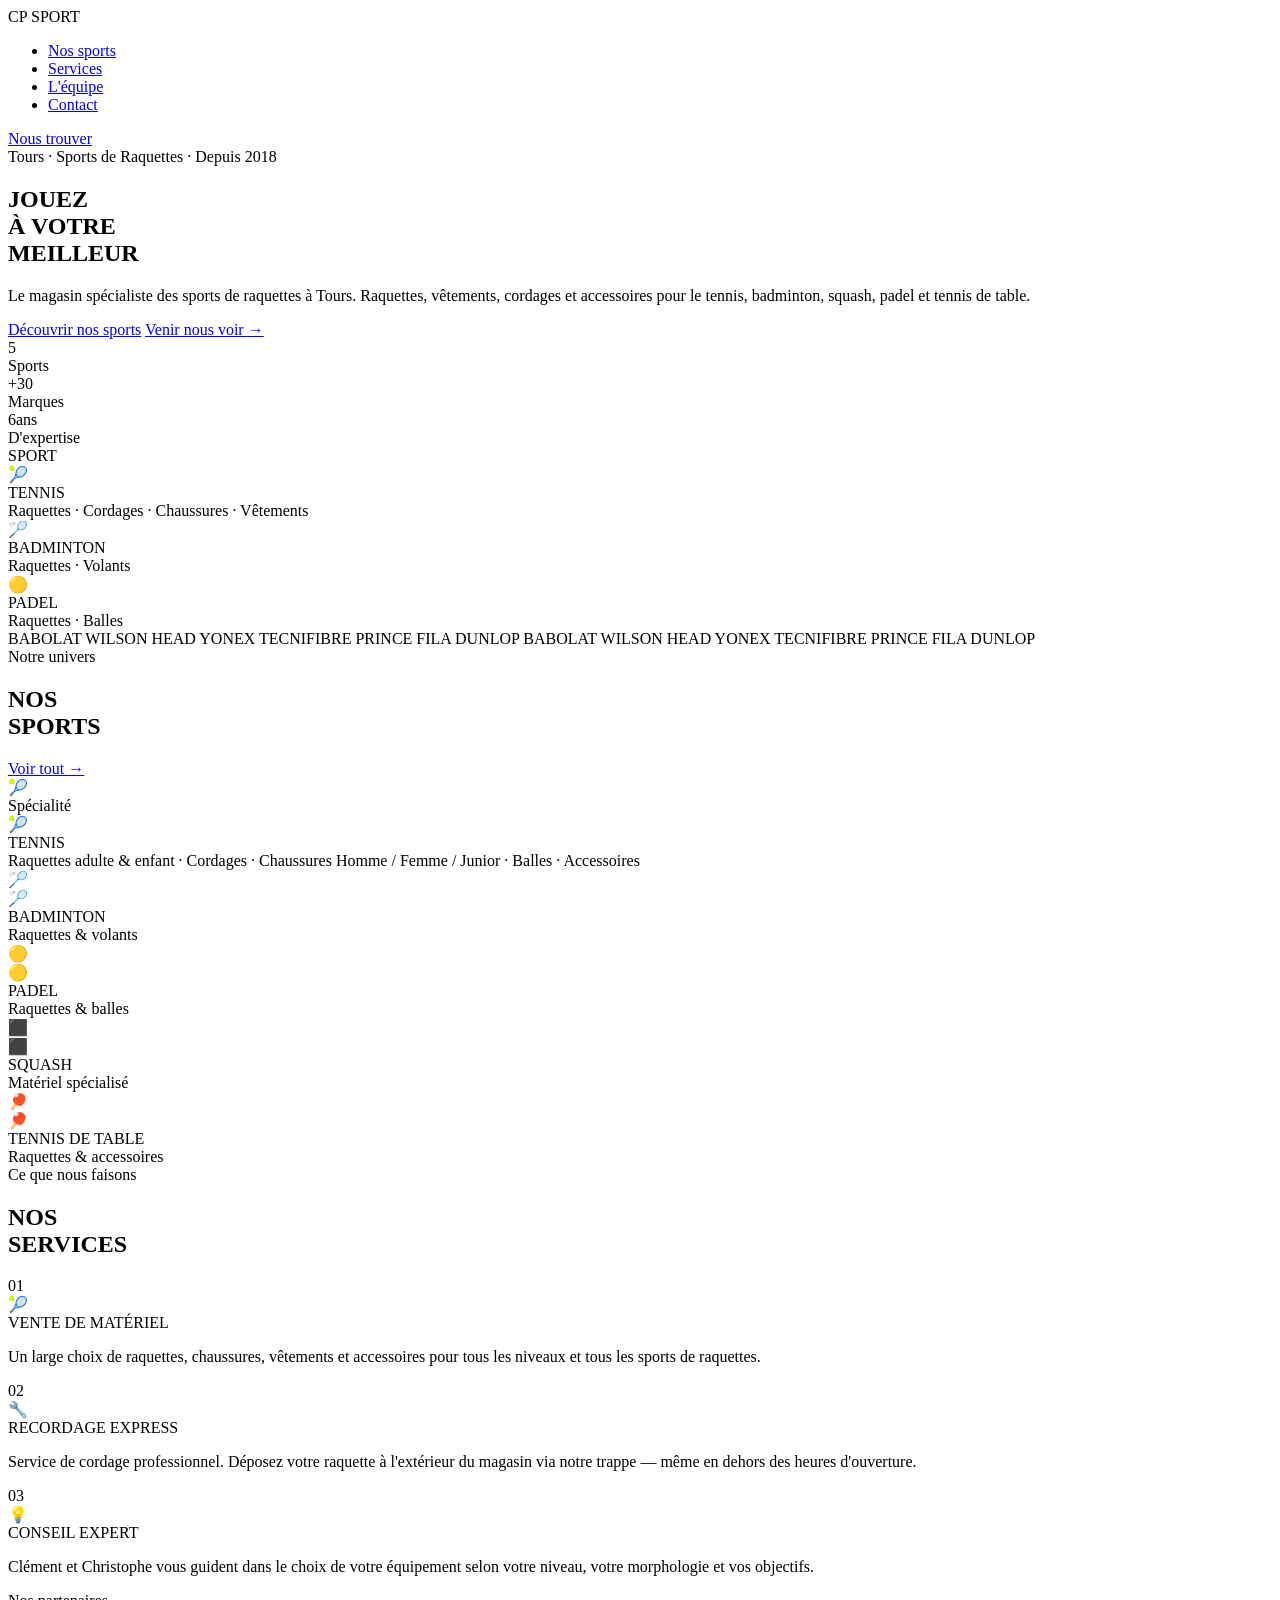
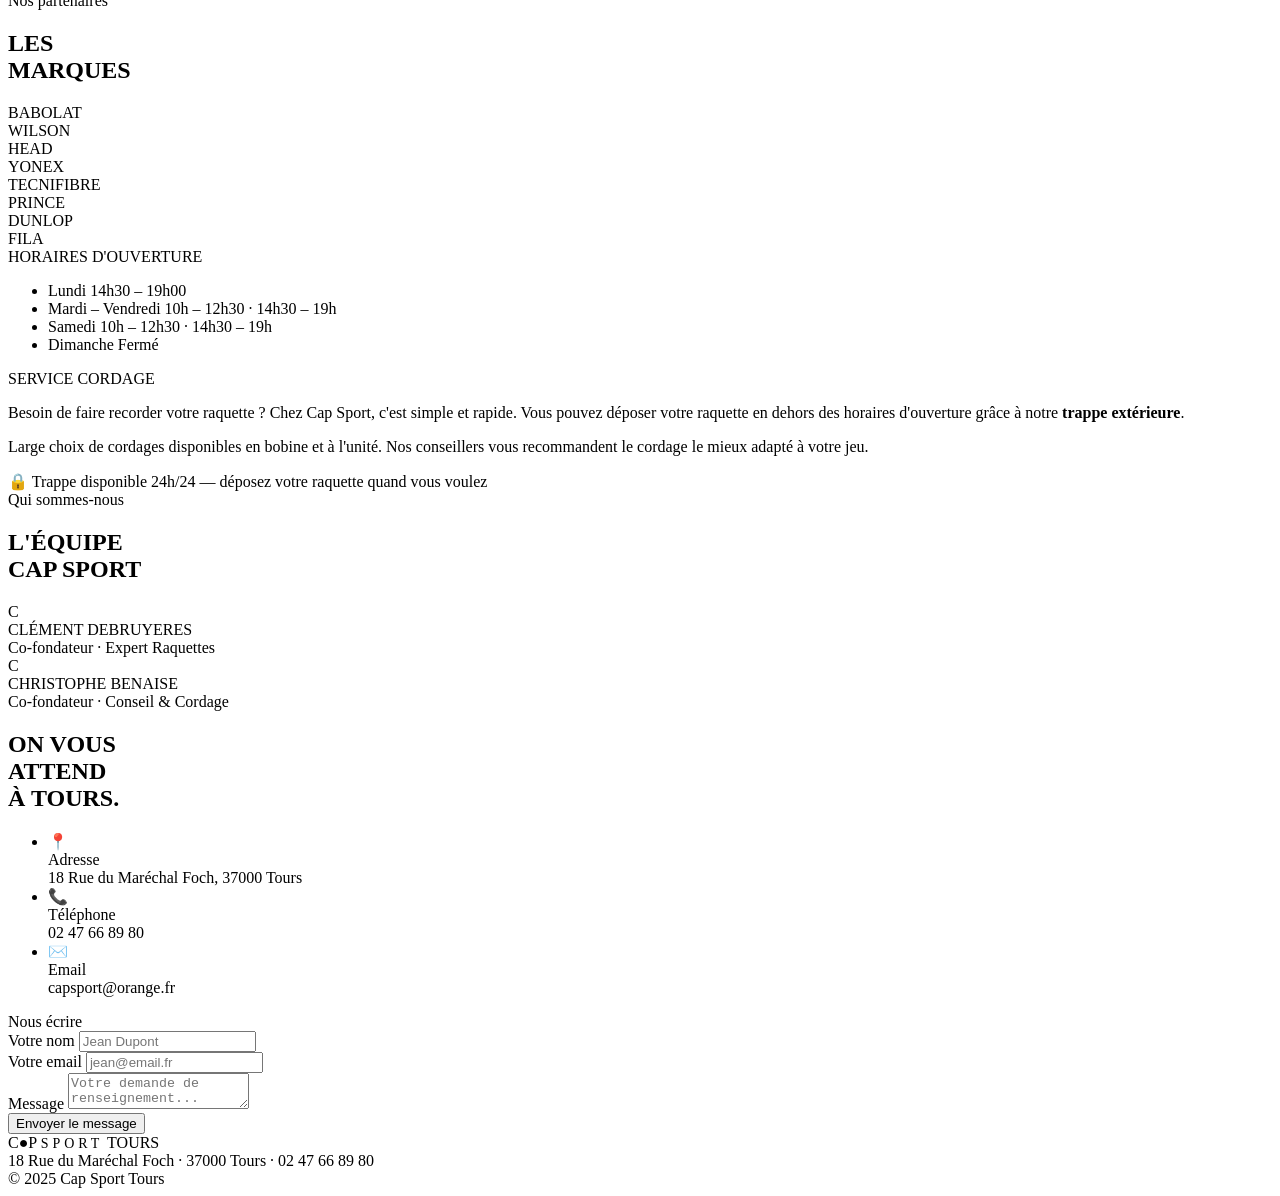
==== index.html @ 3b6a0ac4 "Rename Capsport.html to index.html" ====
<!DOCTYPE html>
<html lang="fr">
<head>
<meta charset="UTF-8">
<meta name="viewport" content="width=device-width, initial-scale=1.0">
<title>Cap Sport Tours — Sports de Raquettes à Tours</title>
<link rel="preconnect" href="https://fonts.googleapis.com">
<link rel="preconnect" href="https://fonts.gstatic.com" crossorigin>
<link href="https://fonts.googleapis.com/css2?family=Bebas+Neue&family=Familjen+Grotesk:ital,wght@0,400;0,500;0,600;0,700;1,400&family=DM+Mono:wght@400;500&display=swap" rel="stylesheet">
<link rel="stylesheet" href="style.css">
</head>
<body>

<div class="cursor" id="cursor"></div>
<div class="cursor-ring" id="cursorRing"></div>

<nav>
  <div class="nav-logo">
    <span class="cap">C<span class="ball"></span>P</span>
    <span class="sport-sub">SPORT</span>
  </div>
  <ul class="nav-links">
    <li><a href="#sports">Nos sports</a></li>
    <li><a href="#services">Services</a></li>
    <li><a href="#team">L'équipe</a></li>
    <li><a href="#contact">Contact</a></li>
  </ul>
  <a href="#contact" class="nav-cta">Nous trouver</a>
</nav>

<section class="hero">
  <div class="hero-left">
    <div class="hero-tag">Tours · Sports de Raquettes · Depuis 2018</div>
    <h1 class="hero-title">
      <span class="line-accent">JOUEZ</span><br>
      À VOTRE<br>
      <span class="line-outline">MEILLEUR</span>
    </h1>
    <p class="hero-desc">
      Le magasin spécialiste des sports de raquettes à Tours. 
      Raquettes, vêtements, cordages et accessoires pour le tennis, 
      badminton, squash, padel et tennis de table.
    </p>
    <div class="hero-actions">
      <a href="#sports" class="btn-primary">Découvrir nos sports</a>
      <a href="#contact" class="btn-ghost">Venir nous voir <span class="arrow">→</span></a>
    </div>
    <div class="hero-stats">
      <div class="stat">
        <div class="stat-num">5</div>
        <div class="stat-label">Sports</div>
      </div>
      <div class="stat">
        <div class="stat-num">+30</div>
        <div class="stat-label">Marques</div>
      </div>
      <div class="stat">
        <div class="stat-num">6ans</div>
        <div class="stat-label">D'expertise</div>
      </div>
    </div>
  </div>
  <div class="hero-right">
    <div class="hero-bg-text">SPORT</div>
    <div class="sport-icons">
      <div class="sport-card-stack">
        <div class="sport-tile featured">
          <div class="sport-tile-icon">🎾</div>
          <div class="sport-tile-name">TENNIS</div>
          <div class="sport-tile-sub">Raquettes · Cordages · Chaussures · Vêtements</div>
        </div>
        <div class="sport-tile">
          <div class="sport-tile-icon">🏸</div>
          <div class="sport-tile-name">BADMINTON</div>
          <div class="sport-tile-sub">Raquettes · Volants</div>
        </div>
        <div class="sport-tile">
          <div class="sport-tile-icon">🟡</div>
          <div class="sport-tile-name">PADEL</div>
          <div class="sport-tile-sub">Raquettes · Balles</div>
        </div>
      </div>
    </div>
  </div>
</section>

<div class="marquee-band">
  <div class="marquee-inner">
    <span class="marquee-item">BABOLAT</span>
    <span class="marquee-item">WILSON</span>
    <span class="marquee-item">HEAD</span>
    <span class="marquee-item">YONEX</span>
    <span class="marquee-item">TECNIFIBRE</span>
    <span class="marquee-item">PRINCE</span>
    <span class="marquee-item">FILA</span>
    <span class="marquee-item">DUNLOP</span>
    <span class="marquee-item">BABOLAT</span>
    <span class="marquee-item">WILSON</span>
    <span class="marquee-item">HEAD</span>
    <span class="marquee-item">YONEX</span>
    <span class="marquee-item">TECNIFIBRE</span>
    <span class="marquee-item">PRINCE</span>
    <span class="marquee-item">FILA</span>
    <span class="marquee-item">DUNLOP</span>
  </div>
</div>

<section class="sports-section" id="sports">
  <div class="section-header reveal">
    <div>
      <div class="section-tag">Notre univers</div>
      <h2 class="section-title">NOS<br>SPORTS</h2>
    </div>
    <a href="#contact" class="section-link">Voir tout <span class="arr">→</span></a>
  </div>
  <div class="sports-grid">
    <div class="sport-block main reveal">
      <div class="sport-block-bg">🎾</div>
      <div class="sport-block-tag">Spécialité</div>
      <div class="sport-block-emoji">🎾</div>
      <div class="sport-block-name">TENNIS</div>
      <div class="sport-block-desc">Raquettes adulte & enfant · Cordages · Chaussures Homme / Femme / Junior · Balles · Accessoires</div>
    </div>
    <div class="sport-block reveal reveal-delay-1">
      <div class="sport-block-bg">🏸</div>
      <div class="sport-block-emoji">🏸</div>
      <div class="sport-block-name">BADMINTON</div>
      <div class="sport-block-desc">Raquettes & volants</div>
    </div>
    <div class="sport-block reveal reveal-delay-2">
      <div class="sport-block-bg">🟡</div>
      <div class="sport-block-emoji">🟡</div>
      <div class="sport-block-name">PADEL</div>
      <div class="sport-block-desc">Raquettes & balles</div>
    </div>
    <div class="sport-block reveal reveal-delay-1">
      <div class="sport-block-bg">⬛</div>
      <div class="sport-block-emoji">⬛</div>
      <div class="sport-block-name">SQUASH</div>
      <div class="sport-block-desc">Matériel spécialisé</div>
    </div>
    <div class="sport-block reveal reveal-delay-2">
      <div class="sport-block-bg">🏓</div>
      <div class="sport-block-emoji">🏓</div>
      <div class="sport-block-name">TENNIS DE TABLE</div>
      <div class="sport-block-desc">Raquettes & accessoires</div>
    </div>
  </div>
</section>

<section class="services-section" id="services">
  <div class="section-header reveal">
    <div>
      <div class="section-tag">Ce que nous faisons</div>
      <h2 class="section-title">NOS<br>SERVICES</h2>
    </div>
  </div>
  <div class="services-grid">
    <div class="service-item reveal">
      <div class="service-num">01</div>
      <div class="service-icon">🎾</div>
      <div class="service-title">VENTE DE MATÉRIEL</div>
      <p class="service-text">Un large choix de raquettes, chaussures, vêtements et accessoires pour tous les niveaux et tous les sports de raquettes.</p>
    </div>
    <div class="service-item reveal reveal-delay-1">
      <div class="service-num">02</div>
      <div class="service-icon">🔧</div>
      <div class="service-title">RECORDAGE EXPRESS</div>
      <p class="service-text">Service de cordage professionnel. Déposez votre raquette à l'extérieur du magasin via notre trappe — même en dehors des heures d'ouverture.</p>
    </div>
    <div class="service-item reveal reveal-delay-2">
      <div class="service-num">03</div>
      <div class="service-icon">💡</div>
      <div class="service-title">CONSEIL EXPERT</div>
      <p class="service-text">Clément et Christophe vous guident dans le choix de votre équipement selon votre niveau, votre morphologie et vos objectifs.</p>
    </div>
  </div>
</section>

<section class="brands-section" id="marques">
  <div class="section-header reveal">
    <div>
      <div class="section-tag">Nos partenaires</div>
      <h2 class="section-title">LES<br>MARQUES</h2>
    </div>
  </div>
  <div class="brands-grid reveal">
    <div class="brand-item">BABOLAT</div>
    <div class="brand-item">WILSON</div>
    <div class="brand-item">HEAD</div>
    <div class="brand-item">YONEX</div>
    <div class="brand-item">TECNIFIBRE</div>
    <div class="brand-item">PRINCE</div>
    <div class="brand-item">DUNLOP</div>
    <div class="brand-item">FILA</div>
  </div>
</section>

<section class="info-section">
  <div class="info-card reveal">
    <div class="info-card-title">HORAIRES D'OUVERTURE</div>
    <ul class="hours-list">
      <li>
        <span class="hours-day">Lundi</span>
        <span class="hours-time">14h30 – 19h00</span>
      </li>
      <li>
        <span class="hours-day">Mardi – Vendredi</span>
        <span class="hours-time">10h – 12h30 · 14h30 – 19h</span>
      </li>
      <li>
        <span class="hours-day">Samedi</span>
        <span class="hours-time">10h – 12h30 · 14h30 – 19h</span>
      </li>
      <li>
        <span class="hours-day">Dimanche</span>
        <span class="hours-time closed">Fermé</span>
      </li>
    </ul>
  </div>
  <div class="info-card reveal reveal-delay-1">
    <div class="info-card-title">SERVICE CORDAGE</div>
    <p class="cordage-text">
      Besoin de faire recorder votre raquette ? Chez Cap Sport, c'est simple et rapide. 
      Vous pouvez déposer votre raquette en dehors des horaires d'ouverture grâce à notre <strong>trappe extérieure</strong>.
    </p>
    <p class="cordage-text" style="margin-top: 16px;">
      Large choix de cordages disponibles en bobine et à l'unité. 
      Nos conseillers vous recommandent le cordage le mieux adapté à votre jeu.
    </p>
    <div class="cordage-highlight">
      🔒 Trappe disponible 24h/24 — déposez votre raquette quand vous voulez
    </div>
  </div>
</section>

<section class="team-section" id="team">
  <div class="section-header reveal">
    <div>
      <div class="section-tag">Qui sommes-nous</div>
      <h2 class="section-title">L'ÉQUIPE<br>CAP SPORT</h2>
    </div>
  </div>
  <div class="team-grid">
    <div class="team-card reveal">
      <div class="team-avatar">C</div>
      <div>
        <div class="team-name">CLÉMENT DEBRUYERES</div>
        <div class="team-role">Co-fondateur · Expert Raquettes</div>
      </div>
    </div>
    <div class="team-card reveal reveal-delay-1">
      <div class="team-avatar">C</div>
      <div>
        <div class="team-name">CHRISTOPHE BENAISE</div>
        <div class="team-role">Co-fondateur · Conseil & Cordage</div>
      </div>
    </div>
  </div>
</section>

<section class="contact-section" id="contact">
  <div class="contact-left reveal">
    <h2 class="contact-title">ON VOUS<br><span>ATTEND</span><br>À TOURS.</h2>
    <ul class="contact-info-list">
      <li class="contact-info-item">
        <div class="contact-icon">📍</div>
        <div>
          <div class="contact-info-label">Adresse</div>
          <div class="contact-info-value">18 Rue du Maréchal Foch, 37000 Tours</div>
        </div>
      </li>
      <li class="contact-info-item">
        <div class="contact-icon">📞</div>
        <div>
          <div class="contact-info-label">Téléphone</div>
          <div class="contact-info-value">02 47 66 89 80</div>
        </div>
      </li>
      <li class="contact-info-item">
        <div class="contact-icon">✉️</div>
        <div>
          <div class="contact-info-label">Email</div>
          <div class="contact-info-value">capsport@orange.fr</div>
        </div>
      </li>
    </ul>
  </div>
  <div class="contact-right reveal reveal-delay-1">
    <div class="contact-form-title">Nous écrire</div>
    <div class="form-group">
      <label>Votre nom</label>
      <input type="text" placeholder="Jean Dupont">
    </div>
    <div class="form-group">
      <label>Votre email</label>
      <input type="email" placeholder="jean@email.fr">
    </div>
    <div class="form-group">
      <label>Message</label>
      <textarea placeholder="Votre demande de renseignement..."></textarea>
    </div>
    <button class="form-submit">Envoyer le message</button>
  </div>
</section>

<footer>
  <div class="footer-logo">C<span class="footer-ball">●</span>P <span style="color:var(--muted);font-size:14px;letter-spacing:4px">SPORT</span> TOURS</div>
  <div>18 Rue du Maréchal Foch · 37000 Tours · 02 47 66 89 80</div>
  <div>© 2025 Cap Sport Tours</div>
</footer>

<script type="text/javascript" src="script.js"></script>
</body>
</html>
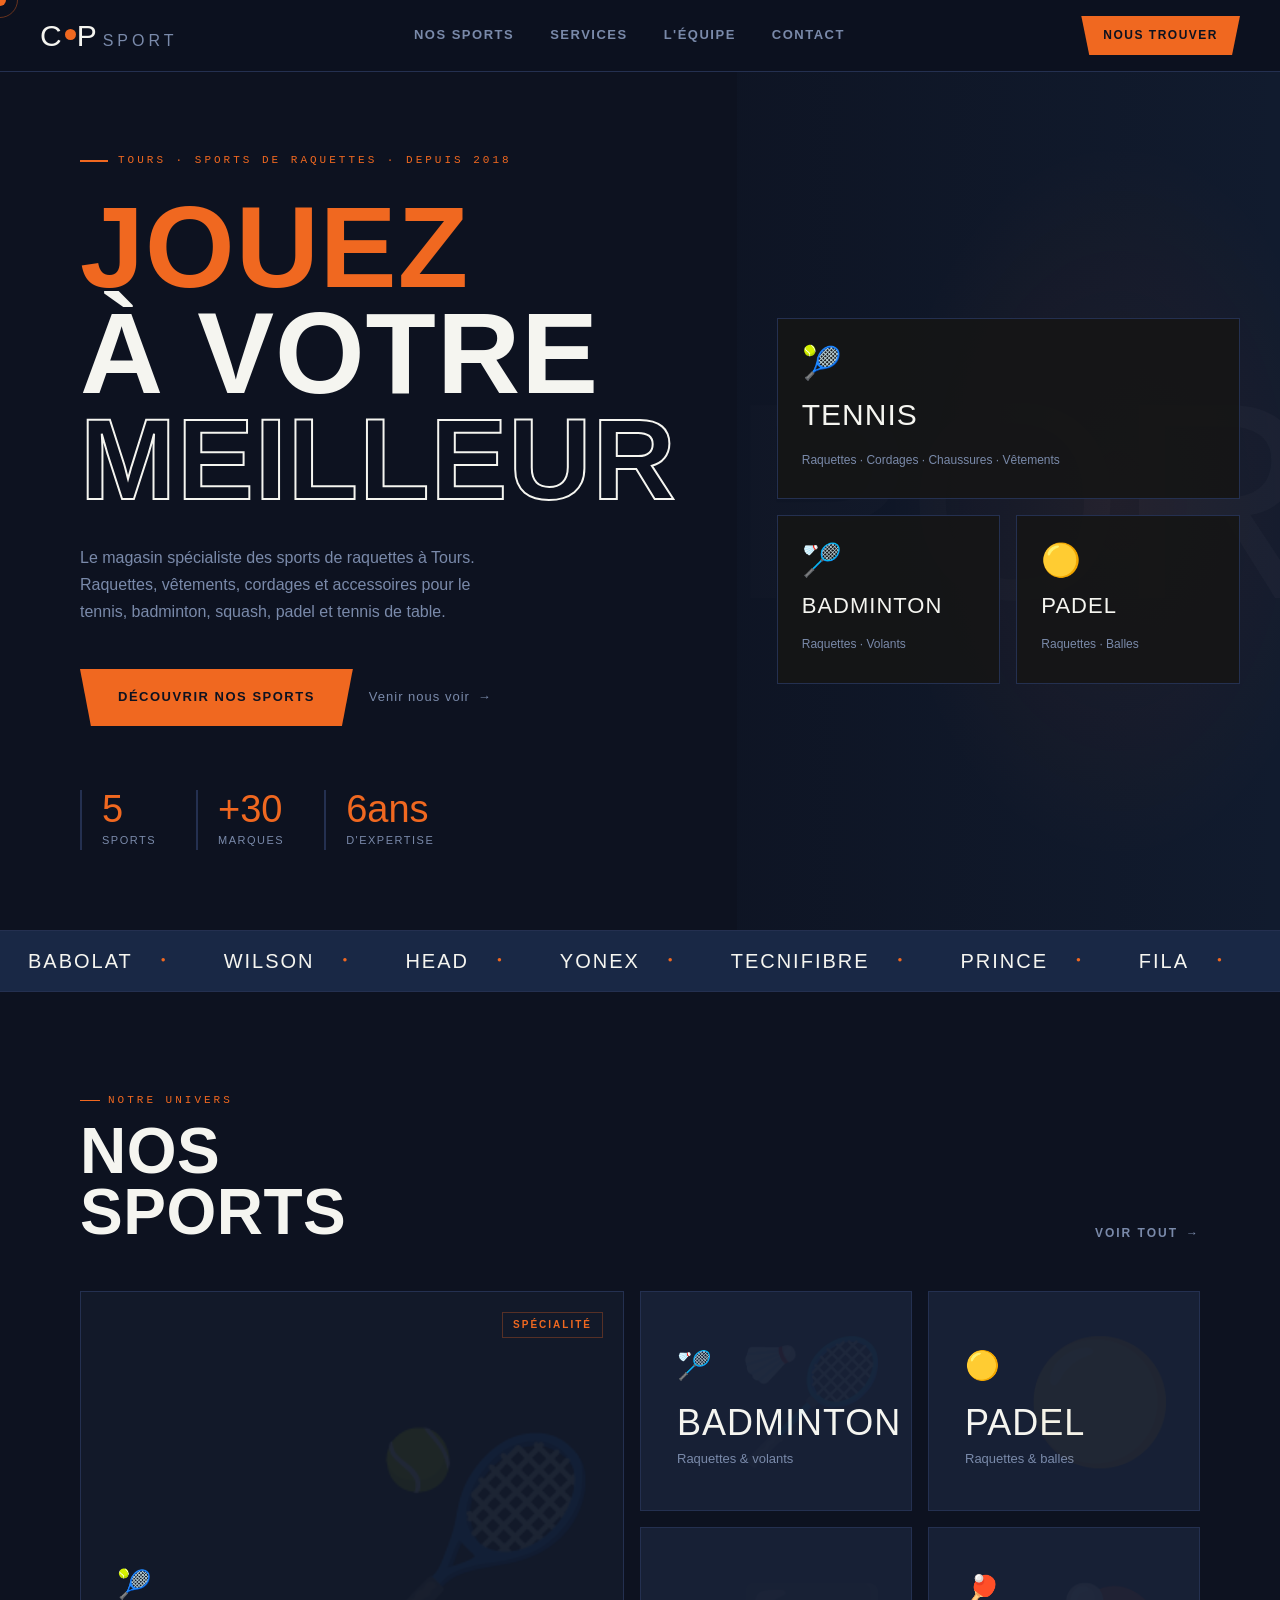
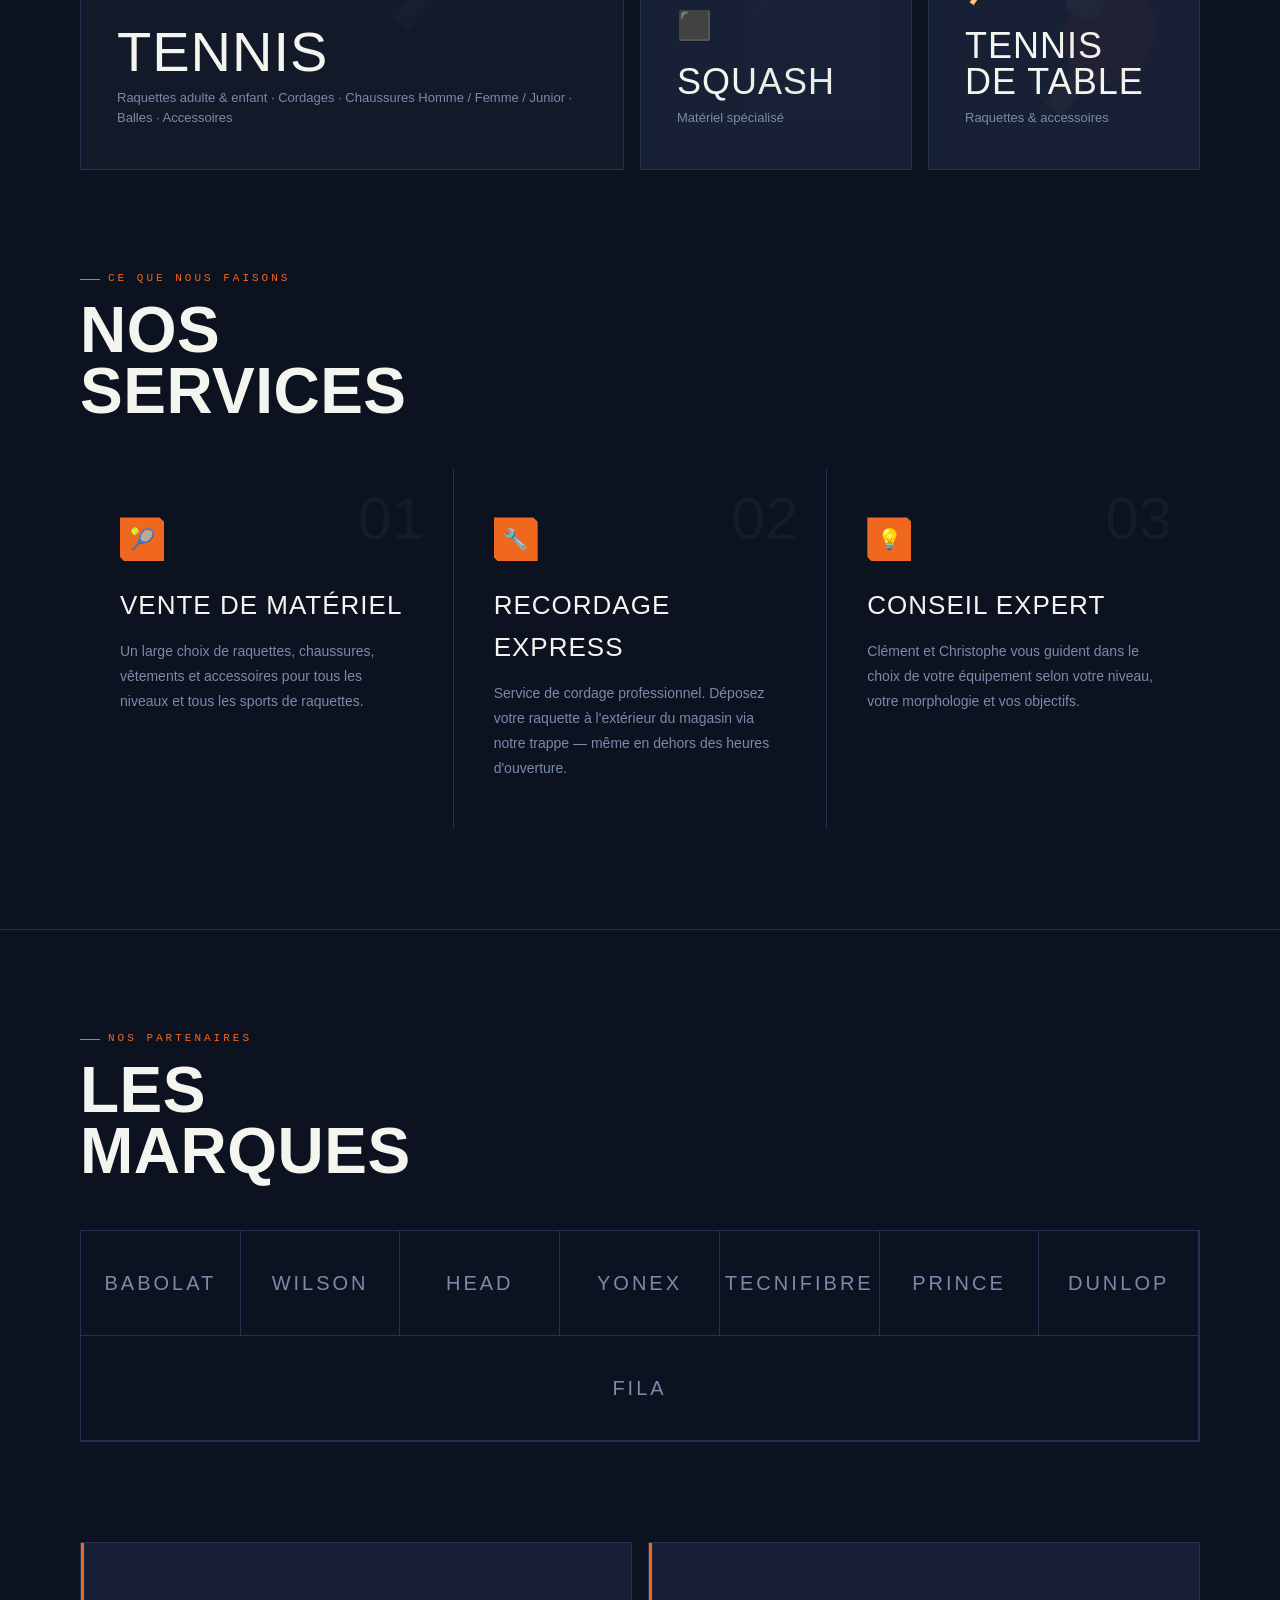
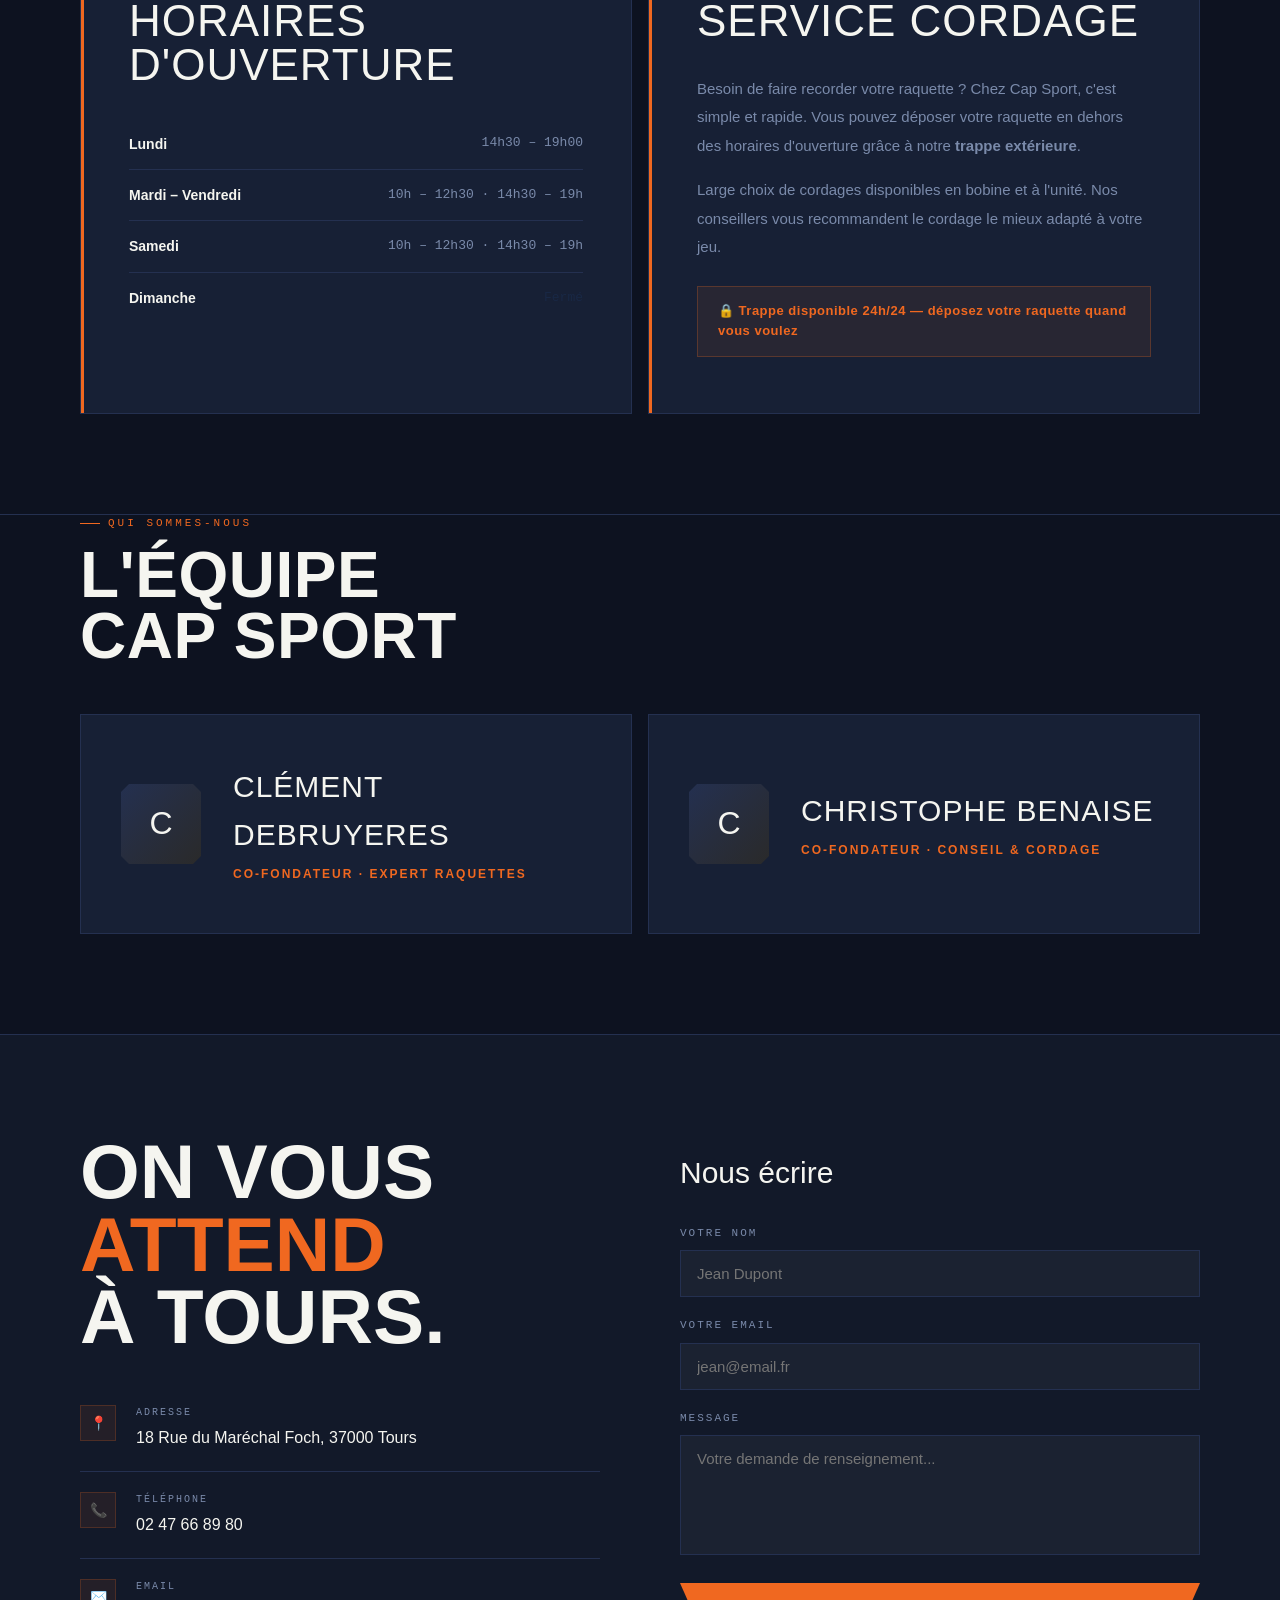
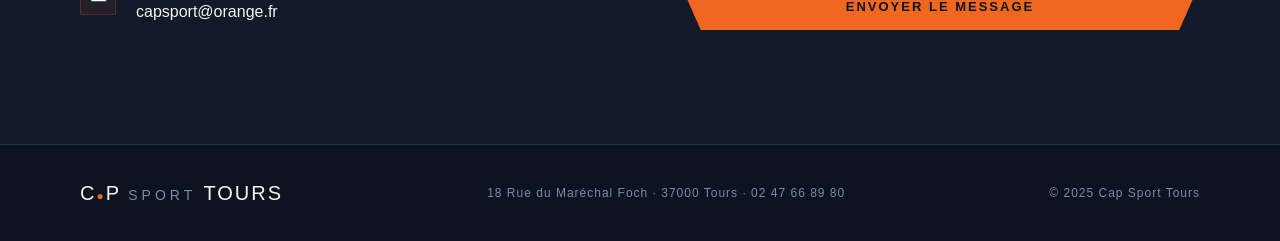
==== commit 21536167: "Update index.html" ====
--- a/index.html
+++ b/index.html
@@ -7,7 +7,7 @@
 <link rel="preconnect" href="https://fonts.googleapis.com">
 <link rel="preconnect" href="https://fonts.gstatic.com" crossorigin>
 <link href="https://fonts.googleapis.com/css2?family=Bebas+Neue&family=Familjen+Grotesk:ital,wght@0,400;0,500;0,600;0,700;1,400&family=DM+Mono:wght@400;500&display=swap" rel="stylesheet">
-<link rel="stylesheet" href="style.css">
+<link rel="stylesheet" href="css/style.css">
 </head>
 <body>
 
@@ -310,6 +310,6 @@
   <div>© 2025 Cap Sport Tours</div>
 </footer>
 
-<script type="text/javascript" src="script.js"></script>
+<script type="text/javascript" src="js/script.js"></script>
 </body>
 </html>
--- a/css/style.css
+++ b/css/style.css
@@ -0,0 +1,570 @@
+:root {
+    --black: #0d1220;
+    --dark: #121929;
+    --card: #172035;
+    --border: #243050;
+    --accent: #f06820;
+    --accent2: #192845;
+    --navy: #192845;
+    --white: #f5f5f0;
+    --muted: #7a8aaa;
+    --font-display: 'Bebas Neue', sans-serif;
+    --font-body: 'Familjen Grotesk', sans-serif;
+    --font-mono: 'DM Mono', monospace;
+  }
+
+  *, *::before, *::after { box-sizing: border-box; margin: 0; padding: 0; }
+
+  html { scroll-behavior: smooth; }
+
+  body {
+    background: var(--black);
+    color: var(--white);
+    font-family: var(--font-body);
+    font-size: 16px;
+    line-height: 1.6;
+    overflow-x: hidden;
+    cursor: none;
+  }
+
+  /* Custom cursor */
+  .cursor {
+    width: 12px; height: 12px;
+    background: var(--accent);
+    border-radius: 50%;
+    position: fixed;
+    top: 0; left: 0;
+    pointer-events: none;
+    z-index: 9999;
+    transition: transform 0.15s ease, width 0.2s, height 0.2s;
+    transform: translate(-50%, -50%);
+  }
+  .cursor-ring {
+    width: 36px; height: 36px;
+    border: 1.5px solid rgba(240,104,32,0.4);
+    border-radius: 50%;
+    position: fixed;
+    top: 0; left: 0;
+    pointer-events: none;
+    z-index: 9998;
+    transition: transform 0.35s ease;
+    transform: translate(-50%, -50%);
+  }
+  .cursor.hover { width: 20px; height: 20px; background: var(--white); }
+  .cursor-ring.hover { width: 56px; height: 56px; border-color: var(--accent); }
+
+  a { color: inherit; text-decoration: none; }
+  img { display: block; max-width: 100%; }
+
+  /* ─── NAV ─── */
+  nav {
+    position: fixed; top: 0; left: 0; right: 0;
+    z-index: 100;
+    padding: 0 40px;
+    height: 72px;
+    display: flex; align-items: center; justify-content: space-between;
+    background: rgba(13,18,32,0.85);
+    backdrop-filter: blur(12px);
+    border-bottom: 1px solid var(--border);
+    transition: background 0.3s ease;
+    animation: fadeDown 0.6s ease forwards;
+  }
+  @keyframes fadeDown { from { opacity: 0; transform: translateY(-12px); } to { opacity: 1; transform: translateY(0); } }
+
+  .nav-logo {
+    font-family: var(--font-display);
+    font-size: 28px;
+    letter-spacing: 2px;
+    color: var(--white);
+    display: flex; align-items: baseline; gap: 4px;
+  }
+  .nav-logo .cap { font-size: 30px; }
+  .nav-logo .cap .ball {
+    display: inline-block;
+    width: 11px; height: 11px;
+    background: var(--accent);
+    border-radius: 50%;
+    margin: 0 1px;
+    vertical-align: middle;
+    position: relative; top: -3px;
+  }
+  .nav-logo .sport-sub { font-size: 16px; color: var(--muted); letter-spacing: 4px; }
+
+  .nav-links {
+    display: flex; gap: 36px; list-style: none;
+    font-size: 13px; font-weight: 600; letter-spacing: 1.5px; text-transform: uppercase;
+  }
+  .nav-links a {
+    color: var(--muted);
+    transition: color 0.2s;
+    position: relative;
+  }
+  .nav-links a::after {
+    content: ''; position: absolute; bottom: -4px; left: 0; width: 0; height: 1.5px;
+    background: var(--accent); transition: width 0.25s ease;
+  }
+  .nav-links a:hover { color: var(--white); }
+  .nav-links a:hover::after { width: 100%; }
+
+  .nav-cta {
+    background: var(--accent);
+    color: var(--black);
+    font-size: 12px; font-weight: 700; letter-spacing: 1.5px; text-transform: uppercase;
+    padding: 10px 22px; border: none; cursor: none;
+    transition: background 0.2s, transform 0.15s;
+    clip-path: polygon(0 0, 100% 0, 95% 100%, 5% 100%);
+  }
+  .nav-cta:hover { background: #d4560f; color: var(--white); transform: translateY(-1px); }
+
+  /* ─── HERO ─── */
+  .hero {
+    min-height: 100vh;
+    padding-top: 72px;
+    display: grid;
+    grid-template-columns: 1fr 1fr;
+    position: relative;
+    overflow: hidden;
+  }
+
+  .hero-left {
+    display: flex; flex-direction: column; justify-content: center;
+    padding: 80px 60px 80px 80px;
+    position: relative; z-index: 2;
+  }
+
+  .hero-tag {
+    font-family: var(--font-mono); font-size: 11px; letter-spacing: 3px;
+    color: var(--accent); text-transform: uppercase;
+    display: flex; align-items: center; gap: 10px;
+    margin-bottom: 24px;
+    opacity: 0; animation: slideUp 0.7s 0.2s ease forwards;
+  }
+  .hero-tag::before {
+    content: ''; display: inline-block;
+    width: 28px; height: 1.5px; background: var(--accent);
+  }
+
+  .hero-title {
+    font-family: var(--font-display);
+    font-size: clamp(72px, 9vw, 130px);
+    line-height: 0.92;
+    letter-spacing: 1px;
+    color: var(--white);
+    opacity: 0; animation: slideUp 0.7s 0.35s ease forwards;
+  }
+  .hero-title .line-accent { color: var(--accent); }
+  .hero-title .line-outline {
+    -webkit-text-stroke: 2px var(--white);
+    color: transparent;
+  }
+
+  .hero-desc {
+    margin-top: 32px;
+    font-size: 16px; color: var(--muted); max-width: 400px; line-height: 1.7;
+    opacity: 0; animation: slideUp 0.7s 0.5s ease forwards;
+  }
+
+  .hero-actions {
+    display: flex; gap: 16px; margin-top: 44px; align-items: center;
+    opacity: 0; animation: slideUp 0.7s 0.65s ease forwards;
+  }
+  .btn-primary {
+    background: var(--accent); color: var(--black);
+    font-weight: 700; font-size: 13px; letter-spacing: 1.5px; text-transform: uppercase;
+    padding: 16px 36px; border: 2px solid var(--accent);
+    cursor: none; transition: all 0.2s;
+    clip-path: polygon(0 0, 100% 0, 96% 100%, 4% 100%);
+  }
+  .btn-primary:hover { background: transparent; color: var(--accent); }
+  .btn-ghost {
+    color: var(--muted); font-size: 13px; letter-spacing: 1px;
+    display: flex; align-items: center; gap: 8px;
+    transition: color 0.2s; cursor: none;
+  }
+  .btn-ghost:hover { color: var(--white); }
+  .btn-ghost .arrow { transition: transform 0.2s; }
+  .btn-ghost:hover .arrow { transform: translateX(4px); }
+
+  .hero-stats {
+    display: flex; gap: 40px; margin-top: 64px;
+    opacity: 0; animation: slideUp 0.7s 0.8s ease forwards;
+  }
+  .stat { border-left: 2px solid var(--border); padding-left: 20px; }
+  .stat-num { font-family: var(--font-display); font-size: 38px; color: var(--accent); line-height: 1; }
+  .stat-label { font-size: 11px; color: var(--muted); letter-spacing: 1.5px; text-transform: uppercase; margin-top: 4px; }
+
+  .hero-right {
+    position: relative; overflow: hidden;
+    background: #111b2e;
+  }
+  .hero-right::before {
+    content: '';
+    position: absolute; inset: 0;
+    background:
+      radial-gradient(ellipse 60% 60% at 70% 50%, rgba(240,104,32,0.07) 0%, transparent 70%),
+      linear-gradient(to left, rgba(13,18,32,0) 0%, rgba(13,18,32,0.7) 100%);
+    z-index: 1;
+  }
+  .hero-bg-text {
+    position: absolute; top: 50%; left: 50%; transform: translate(-50%, -50%);
+    font-family: var(--font-display);
+    font-size: 280px;
+    color: rgba(255,255,255,0.025);
+    white-space: nowrap; z-index: 0; user-select: none;
+    letter-spacing: -8px;
+  }
+
+  .sport-icons {
+    position: absolute; inset: 0; z-index: 2;
+    display: flex; align-items: center; justify-content: center;
+  }
+  .sport-card-stack {
+    display: grid;
+    grid-template-columns: 1fr 1fr;
+    gap: 16px;
+    padding: 40px;
+    width: 100%;
+  }
+  .sport-tile {
+    background: rgba(22,22,22,0.9);
+    border: 1px solid var(--border);
+    padding: 28px 24px;
+    display: flex; flex-direction: column; gap: 12px;
+    position: relative; overflow: hidden;
+    transition: border-color 0.3s, transform 0.3s;
+    cursor: none;
+  }
+  .sport-tile:hover { border-color: var(--accent); transform: translateY(-3px); }
+  .sport-tile::after {
+    content: ''; position: absolute;
+    top: 0; right: 0;
+    width: 3px; height: 0;
+    background: var(--accent);
+    transition: height 0.3s ease;
+  }
+  .sport-tile:hover::after { height: 100%; }
+  .sport-tile-icon { font-size: 32px; line-height: 1; }
+  .sport-tile-name {
+    font-family: var(--font-display); font-size: 22px; letter-spacing: 1px;
+    color: var(--white);
+  }
+  .sport-tile-sub { font-size: 12px; color: var(--muted); }
+  .sport-tile.featured { grid-column: span 2; }
+  .sport-tile.featured .sport-tile-name { font-size: 30px; }
+
+  @keyframes slideUp { from { opacity: 0; transform: translateY(24px); } to { opacity: 1; transform: translateY(0); } }
+
+  /* ─── MARQUEE BAND ─── */
+  .marquee-band {
+    border-top: 1px solid var(--border);
+    border-bottom: 1px solid var(--border);
+    background: var(--navy);
+    padding: 14px 0;
+    overflow: hidden;
+    white-space: nowrap;
+  }
+  .marquee-inner {
+    display: inline-flex; gap: 0;
+    animation: marqueeScroll 22s linear infinite;
+  }
+  .marquee-item {
+    font-family: var(--font-display);
+    font-size: 20px;
+    letter-spacing: 2px;
+    color: var(--white);
+    padding: 0 28px;
+    display: flex; align-items: center; gap: 28px;
+  }
+  .marquee-item::after {
+    content: '●'; font-size: 8px; color: var(--accent);
+  }
+  @keyframes marqueeScroll { from { transform: translateX(0); } to { transform: translateX(-50%); } }
+
+  /* ─── SECTION HEADER ─── */
+  .section-header {
+    display: flex; align-items: flex-end; justify-content: space-between;
+    margin-bottom: 48px;
+  }
+  .section-tag {
+    font-family: var(--font-mono); font-size: 11px; letter-spacing: 3px;
+    color: var(--accent); text-transform: uppercase;
+    display: flex; align-items: center; gap: 8px;
+    margin-bottom: 12px;
+  }
+  .section-tag::before {
+    content: ''; display: inline-block;
+    width: 20px; height: 1px; background: var(--accent);
+  }
+  .section-title {
+    font-family: var(--font-display);
+    font-size: clamp(40px, 5vw, 72px);
+    line-height: 0.95;
+    letter-spacing: 0.5px;
+  }
+  .section-link {
+    font-size: 12px; font-weight: 600; letter-spacing: 2px;
+    text-transform: uppercase; color: var(--muted);
+    display: flex; align-items: center; gap: 8px;
+    transition: color 0.2s; cursor: none;
+  }
+  .section-link:hover { color: var(--accent); }
+  .section-link .arr { transition: transform 0.2s; }
+  .section-link:hover .arr { transform: translateX(4px); }
+
+  /* ─── SPORTS SECTION ─── */
+  .sports-section { padding: 100px 80px; }
+
+  .sports-grid {
+    display: grid;
+    grid-template-columns: 2fr 1fr 1fr;
+    grid-template-rows: auto auto;
+    gap: 16px;
+  }
+
+  .sport-block {
+    background: var(--card);
+    border: 1px solid var(--border);
+    padding: 40px 36px;
+    position: relative; overflow: hidden;
+    cursor: none;
+    transition: border-color 0.3s;
+    display: flex; flex-direction: column; justify-content: flex-end;
+    min-height: 220px;
+  }
+  .sport-block:hover { border-color: var(--accent); }
+  .sport-block-bg {
+    position: absolute; top: 0; left: 0; right: 0; bottom: 0;
+    opacity: 0.04; font-family: var(--font-display);
+    font-size: 120px; line-height: 1;
+    color: var(--white);
+    display: flex; align-items: center; justify-content: flex-end;
+    padding-right: 24px;
+    pointer-events: none;
+    transition: opacity 0.3s, transform 0.4s;
+  }
+  .sport-block:hover .sport-block-bg { opacity: 0.08; transform: scale(1.05); }
+  .sport-block-emoji {
+    font-size: 28px; margin-bottom: 16px;
+    transition: transform 0.3s;
+  }
+  .sport-block:hover .sport-block-emoji { transform: scale(1.1) rotate(-5deg); }
+  .sport-block-name {
+    font-family: var(--font-display); font-size: 36px; letter-spacing: 1px;
+    line-height: 1;
+  }
+  .sport-block-desc { font-size: 13px; color: var(--muted); margin-top: 8px; }
+  .sport-block-tag {
+    position: absolute; top: 20px; right: 20px;
+    font-size: 10px; font-weight: 700; letter-spacing: 2px;
+    text-transform: uppercase; color: var(--accent);
+    border: 1px solid rgba(240,104,32,0.3);
+    padding: 4px 10px;
+  }
+  .sport-block.main { grid-row: span 2; background: var(--dark); }
+  .sport-block.main .sport-block-name { font-size: 56px; }
+  .sport-block.main .sport-block-bg { font-size: 180px; opacity: 0.06; }
+
+  /* ─── SERVICES ─── */
+  .services-section {
+    padding: 0 80px 100px;
+  }
+  .services-grid { display: grid; grid-template-columns: repeat(3, 1fr); gap: 1px; background: var(--border); }
+  .service-item {
+    background: var(--black);
+    padding: 48px 40px;
+    position: relative; overflow: hidden;
+    transition: background 0.3s; cursor: none;
+  }
+  .service-item:hover { background: var(--card); }
+  .service-num {
+    font-family: var(--font-display); font-size: 60px;
+    color: rgba(255,255,255,0.04);
+    position: absolute; top: 20px; right: 28px;
+    line-height: 1;
+  }
+  .service-icon {
+    width: 44px; height: 44px;
+    background: var(--accent);
+    display: flex; align-items: center; justify-content: center;
+    margin-bottom: 24px;
+    font-size: 20px;
+    clip-path: polygon(0 0, 90% 0, 100% 10%, 100% 100%, 10% 100%, 0 90%);
+  }
+  .service-title {
+    font-family: var(--font-display); font-size: 26px; letter-spacing: 1px;
+    margin-bottom: 12px;
+  }
+  .service-text { font-size: 14px; color: var(--muted); line-height: 1.8; }
+
+  /* ─── BRANDS ─── */
+  .brands-section { padding: 100px 80px; border-top: 1px solid var(--border); }
+  .brands-grid {
+    display: flex; flex-wrap: wrap; gap: 0;
+    border: 1px solid var(--border);
+  }
+  .brand-item {
+    flex: 1; min-width: 140px;
+    padding: 36px 24px;
+    display: flex; align-items: center; justify-content: center;
+    border-right: 1px solid var(--border);
+    border-bottom: 1px solid var(--border);
+    font-family: var(--font-display);
+    font-size: 20px; letter-spacing: 3px;
+    color: var(--muted);
+    transition: color 0.25s, background 0.25s; cursor: none;
+    text-align: center;
+  }
+  .brand-item:hover { color: var(--accent); background: rgba(240,104,32,0.03); }
+
+  /* ─── HORAIRES + CORDAGE ─── */
+  .info-section {
+    padding: 0 80px 100px;
+    display: grid; grid-template-columns: 1fr 1fr; gap: 16px;
+  }
+  .info-card {
+    background: var(--card); border: 1px solid var(--border);
+    padding: 56px 48px;
+    position: relative; overflow: hidden;
+  }
+  .info-card::before {
+    content: ''; position: absolute;
+    top: 0; left: 0; bottom: 0; width: 3px;
+    background: var(--accent);
+  }
+  .info-card-title {
+    font-family: var(--font-display); font-size: 44px; letter-spacing: 1px;
+    margin-bottom: 32px; line-height: 1;
+  }
+  .hours-list { list-style: none; }
+  .hours-list li {
+    display: flex; justify-content: space-between; align-items: center;
+    padding: 14px 0; border-bottom: 1px solid var(--border);
+    font-size: 14px;
+  }
+  .hours-list li:last-child { border-bottom: none; }
+  .hours-day { font-weight: 600; color: var(--white); }
+  .hours-time { font-family: var(--font-mono); font-size: 13px; color: var(--muted); }
+  .hours-time.closed { color: var(--accent2); }
+  .cordage-text { font-size: 15px; color: var(--muted); line-height: 1.9; }
+  .cordage-highlight {
+    display: inline-block;
+    margin-top: 24px;
+    background: rgba(240,104,32,0.08);
+    border: 1px solid rgba(240,104,32,0.25);
+    padding: 14px 20px;
+    font-size: 13px; color: var(--accent);
+    font-weight: 600; letter-spacing: 0.5px;
+  }
+
+  /* ─── TEAM ─── */
+  .team-section {
+    padding: 0 80px 100px;
+    border-top: 1px solid var(--border);
+  }
+  .team-grid { display: grid; grid-template-columns: 1fr 1fr; gap: 16px; margin-top: 48px; }
+  .team-card {
+    background: var(--card); border: 1px solid var(--border);
+    padding: 48px 40px;
+    display: flex; align-items: center; gap: 32px;
+    transition: border-color 0.3s; cursor: none;
+  }
+  .team-card:hover { border-color: var(--accent); }
+  .team-avatar {
+    width: 80px; height: 80px; flex-shrink: 0;
+    background: var(--border);
+    display: flex; align-items: center; justify-content: center;
+    font-size: 32px;
+    clip-path: polygon(10% 0%, 90% 0%, 100% 10%, 100% 90%, 90% 100%, 10% 100%, 0% 90%, 0% 10%);
+    background: linear-gradient(135deg, var(--border), #2a2a2a);
+  }
+  .team-name { font-family: var(--font-display); font-size: 30px; letter-spacing: 1px; }
+  .team-role { font-size: 12px; color: var(--accent); letter-spacing: 2px; text-transform: uppercase; margin-top: 6px; font-weight: 600; }
+
+  /* ─── CONTACT ─── */
+  .contact-section {
+    padding: 100px 80px;
+    background: var(--dark);
+    border-top: 1px solid var(--border);
+    display: grid; grid-template-columns: 1fr 1fr; gap: 80px;
+  }
+  .contact-left .contact-title {
+    font-family: var(--font-display); font-size: clamp(50px, 6vw, 90px); line-height: 0.95;
+    margin-bottom: 32px;
+  }
+  .contact-title span { color: var(--accent); }
+  .contact-info-list { list-style: none; display: flex; flex-direction: column; gap: 0; }
+  .contact-info-item {
+    display: flex; align-items: flex-start; gap: 20px;
+    padding: 20px 0; border-bottom: 1px solid var(--border);
+  }
+  .contact-info-item:last-child { border-bottom: none; }
+  .contact-icon {
+    width: 36px; height: 36px; flex-shrink: 0;
+    background: rgba(240,104,32,0.08);
+    border: 1px solid rgba(240,104,32,0.2);
+    display: flex; align-items: center; justify-content: center;
+    font-size: 14px;
+  }
+  .contact-info-label { font-size: 10px; letter-spacing: 2px; text-transform: uppercase; color: var(--muted); margin-bottom: 4px; font-family: var(--font-mono); }
+  .contact-info-value { font-size: 16px; font-weight: 500; }
+
+  .contact-right { display: flex; flex-direction: column; justify-content: center; }
+  .contact-form-title {
+    font-family: var(--font-display); font-size: 30px; margin-bottom: 28px;
+  }
+  .form-group { margin-bottom: 20px; }
+  .form-group label { display: block; font-size: 11px; letter-spacing: 2px; text-transform: uppercase; color: var(--muted); margin-bottom: 8px; font-family: var(--font-mono); }
+  .form-group input, .form-group textarea {
+    width: 100%; background: rgba(255,255,255,0.04);
+    border: 1px solid var(--border);
+    color: var(--white); font-family: var(--font-body); font-size: 15px;
+    padding: 14px 16px;
+    outline: none; transition: border-color 0.2s;
+    resize: none;
+  }
+  .form-group input:focus, .form-group textarea:focus { border-color: var(--accent); }
+  .form-group textarea { height: 120px; }
+  .form-submit {
+    background: var(--accent); color: var(--black);
+    font-weight: 700; font-size: 13px; letter-spacing: 2px; text-transform: uppercase;
+    padding: 16px 40px; border: none; cursor: none;
+    transition: background 0.2s, transform 0.15s;
+    clip-path: polygon(0 0, 100% 0, 96% 100%, 4% 100%);
+    display: inline-block;
+  }
+  .form-submit:hover { background: var(--white); transform: translateY(-2px); }
+
+  /* ─── FOOTER ─── */
+  footer {
+    padding: 32px 80px;
+    border-top: 1px solid var(--border);
+    display: flex; align-items: center; justify-content: space-between;
+    font-size: 12px; color: var(--muted); letter-spacing: 1px;
+  }
+  .footer-logo { font-family: var(--font-display); font-size: 20px; color: var(--white); letter-spacing: 2px; }
+  .footer-ball { color: var(--accent); font-size: 12px; }
+
+  /* ─── SCROLL REVEAL ─── */
+  .reveal {
+    opacity: 0; transform: translateY(30px);
+    transition: opacity 0.7s ease, transform 0.7s ease;
+  }
+  .reveal.visible { opacity: 1; transform: translateY(0); }
+  .reveal-delay-1 { transition-delay: 0.1s; }
+  .reveal-delay-2 { transition-delay: 0.2s; }
+  .reveal-delay-3 { transition-delay: 0.3s; }
+
+  /* ─── MOBILE ─── */
+  @media (max-width: 900px) {
+    nav { padding: 0 24px; }
+    .nav-links { display: none; }
+    .hero { grid-template-columns: 1fr; min-height: auto; }
+    .hero-left { padding: 60px 24px; }
+    .hero-right { min-height: 360px; }
+    .sports-section, .services-section, .brands-section, .info-section, .team-section, .contact-section, footer { padding-left: 24px; padding-right: 24px; }
+    .sports-grid { grid-template-columns: 1fr 1fr; }
+    .sport-block.main { grid-column: span 2; }
+    .services-grid { grid-template-columns: 1fr; }
+    .info-section, .contact-section { grid-template-columns: 1fr; }
+    .team-grid { grid-template-columns: 1fr; }
+  }
